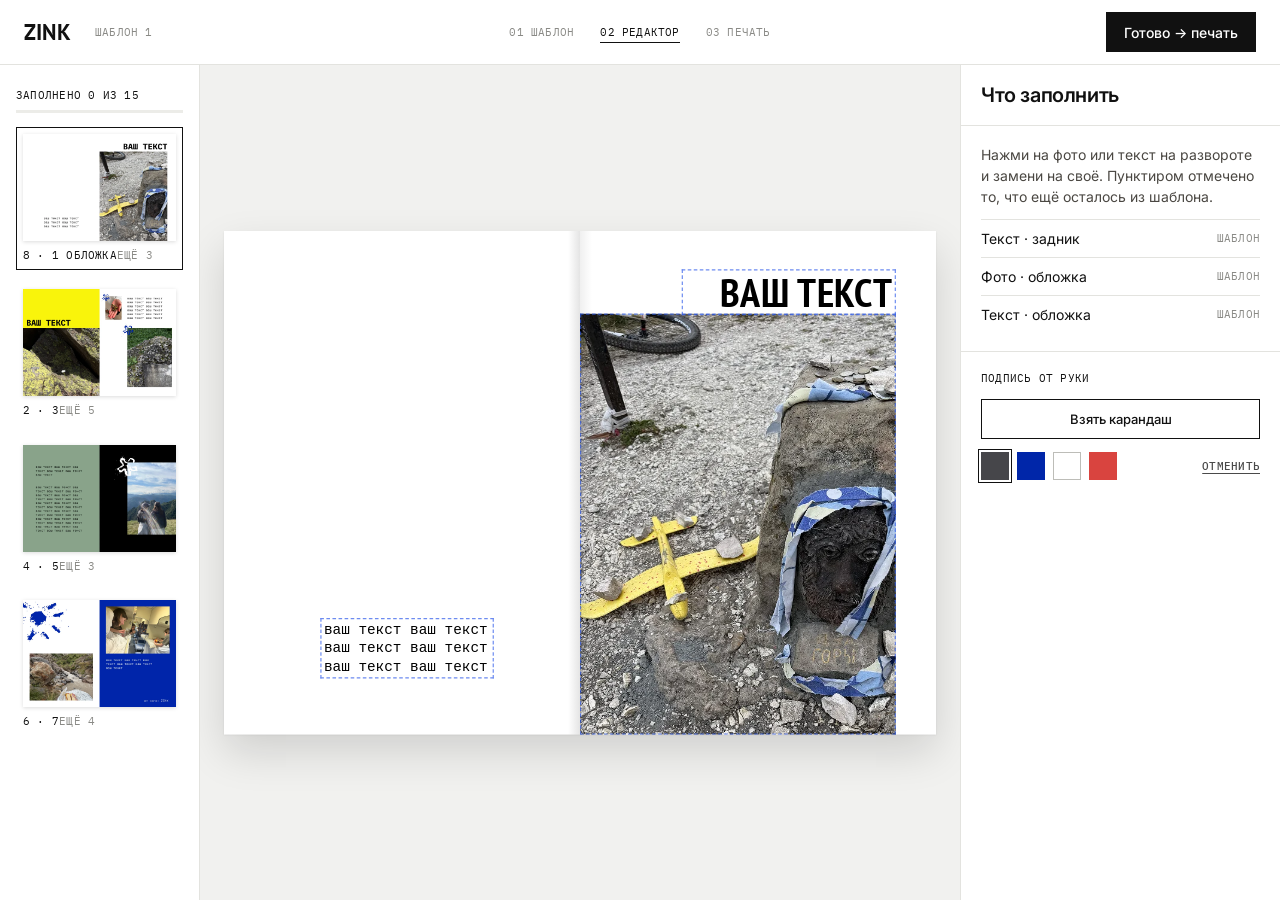
==== editor.html @ bfa3daca "1" ====
<!doctype html>
<html lang="ru">
<head>
<meta charset="utf-8">
<meta name="viewport" content="width=device-width, initial-scale=1">
<title>ZINK — редактор</title>
<link rel="preconnect" href="https://fonts.googleapis.com">
<link rel="preconnect" href="https://fonts.gstatic.com" crossorigin>
<link href="https://fonts.googleapis.com/css2?family=Inter:wght@400;500;600;700&family=PT+Sans:wght@400;700&family=PT+Sans+Narrow:wght@700&family=PT+Mono&family=IBM+Plex+Mono:wght@400;500&display=swap" rel="stylesheet">
<link rel="stylesheet" href="css/site.css">
<style>
.ed { flex: 1; min-height: 0; display: grid; grid-template-columns: 200px minmax(0, 1fr) 320px; }
.ed__pages { border-right: 1px solid #E3E3DF; padding: 18px 16px; display: flex; flex-direction: column; gap: 14px; overflow-y: auto; }
.ed__bar { height: 3px; background: #ECECE8; margin-top: 6px; }
.ed__bar > div { height: 100%; background: #111111; transition: width .3s; }
.thumbs { display: flex; flex-direction: column; gap: 12px; }
.thumb { display: flex; flex-direction: column; gap: 6px; width: 100%; padding: 6px; cursor: pointer; background: transparent; border: 1px solid transparent; text-align: left; }
.thumb[aria-selected="true"] { border-color: #111111; }
.thumb img { width: 100%; aspect-ratio: 10 / 7; object-fit: cover; box-shadow: 0 1px 4px rgba(0,0,0,.14); }
.thumb__meta { display: flex; justify-content: space-between; }

.ed__stage { background: #F1F1EF; display: flex; align-items: center; justify-content: center; padding: 24px; overflow: hidden; min-width: 0; }
.fit { position: relative; flex: none; box-shadow: 0 1px 2px rgba(0,0,0,.08), 0 18px 40px rgba(0,0,0,.14); }
.spread { position: absolute; left: 0; top: 0; width: 1190px; height: 842px; overflow: hidden; transform-origin: 0 0; user-select: none; -webkit-user-select: none; }
.lay { position: absolute; }
.hit { cursor: pointer; }
.hit:hover { outline: 2px solid rgba(47,91,234,.55); outline-offset: -2px; }
.todo { outline: 2px dashed rgba(47,91,234,.7); outline-offset: -2px; }
.on, .on:hover { outline: 3px solid #2F5BEA; outline-offset: -3px; }
.spine { position: absolute; left: 575px; top: 0; width: 40px; height: 842px; z-index: 55; pointer-events: none; background: linear-gradient(90deg, rgba(0,0,0,0), rgba(0,0,0,.10) 48%, rgba(0,0,0,.14) 50%, rgba(0,0,0,.06) 52%, rgba(0,0,0,0)); }
.strokes { position: absolute; inset: 0; width: 100%; height: 100%; z-index: 60; pointer-events: none; }
.pen { position: absolute; inset: 0; z-index: 70; cursor: crosshair; touch-action: none; display: none; }
.pen.is-on { display: block; }

.ed__panel { border-left: 1px solid #E3E3DF; display: flex; flex-direction: column; overflow-y: auto; }
.sec { display: flex; flex-direction: column; gap: 12px; padding: 18px 20px; border-bottom: 1px solid #E3E3DF; }
.sec:last-child { border-bottom: 0; }
.sec__title { font-weight: 600; font-size: 20px; letter-spacing: -0.02em; }
.sec p { margin: 0; font-size: 14px; line-height: 1.5; color: #4A4742; }
.sec .hint { font-size: 13px; color: #6B6B67; }
.todo-list { list-style: none; margin: 0; padding: 0; }
.todo-list button { display: flex; justify-content: space-between; width: 100%; padding: 10px 0; border: 0; border-top: 1px solid #E3E3DF; background: transparent; cursor: pointer; font-size: 14px; text-align: left; }
.ghost { background: transparent; border: 0; padding: 0; min-height: 30px; cursor: pointer; color: #4A4A4A; font: 500 11px 'IBM Plex Mono', monospace; text-transform: uppercase; letter-spacing: .02em; text-decoration: underline; text-underline-offset: 3px; align-self: flex-start; }
.ghost:hover { color: #111111; }
.swatches { display: flex; gap: 8px; flex-wrap: wrap; }
.sw { width: 28px; height: 28px; cursor: pointer; padding: 0; }
.sw[aria-checked="true"] { box-shadow: 0 0 0 2px #FFFFFF, 0 0 0 3px #111111; }
.file { position: absolute; width: 1px; height: 1px; opacity: 0; overflow: hidden; }
.file:focus-visible + span { outline: 2px solid #2F5BEA; outline-offset: 2px; }
.range { width: 100%; accent-color: #111111; }
textarea { font: 400 14px 'PT Mono', monospace; color: #111111; border: 1px solid #D6D6D2; border-radius: 0; padding: 10px; resize: vertical; }
.toast { font-size: 12px; color: #8A4A12; }
[hidden] { display: none !important; }

/* Планшет: панель уже */
@media (max-width: 1100px) { .ed { grid-template-columns: 170px minmax(0, 1fr) 280px; } }
/* Телефон: разворот сверху, развороты лентой, панель снизу */
@media (max-width: 760px) {
  .ed { display: flex; flex-direction: column; }
  .ed__stage { order: 1; padding: 16px 12px; }
  .ed__pages { order: 2; border-right: 0; border-bottom: 1px solid #E3E3DF; padding: 12px 16px; overflow: visible; }
  .thumbs { flex-direction: row; overflow-x: auto; gap: 8px; scroll-snap-type: x mandatory; }
  .thumb { flex: 0 0 150px; scroll-snap-align: start; }
  .ed__panel { order: 3; border-left: 0; overflow: visible; }
}
</style>
</head>
<body>
<div class="app">
  <header class="topbar">
    <div style="display:flex;align-items:center;gap:24px">
      <a class="logo" href="index.html">ZINK</a>
      <span class="mono muted" id="tplName">шаблон 1</span>
    </div>
    <nav aria-label="Шаги">
      <ol class="steps mono">
        <li><a href="templates.html">01 шаблон</a></li>
        <li><a href="editor.html" aria-current="step">02 редактор</a></li>
        <li><a href="print.html">03 печать</a></li>
      </ol>
    </nav>
    <div class="topbar__right"><a class="btn" href="print.html" style="min-height:40px;padding:0 18px;font-size:14px">Готово → печать</a></div>
  </header>

  <div class="ed">
    <aside class="ed__pages" aria-label="Развороты">
      <div>
        <span class="mono" id="progressText">Заполнено 0 из 15</span>
        <div class="ed__bar" aria-hidden="true"><div id="progressBar" style="width:0"></div></div>
      </div>
      <div class="thumbs" role="tablist" id="thumbs"></div>
    </aside>

    <main class="ed__stage" id="stage" aria-label="Разворот">
      <div class="fit" id="fit">
        <div class="spread" id="spread">
          <div id="layers"></div>
          <div class="spine" aria-hidden="true"></div>
          <svg class="strokes" id="strokes" viewBox="0 0 1190 842" aria-hidden="true"></svg>
          <div class="pen" id="pen" role="img" aria-label="Холст для подписи от руки"></div>
        </div>
      </div>
    </main>

    <aside class="ed__panel" aria-label="Настройки">
      <div class="sec">
        <span class="mono muted" id="kicker" hidden></span>
        <span class="sec__title" id="panelTitle">Что заполнить</span>
      </div>

      <div class="sec" id="pNone">
        <p>Нажми на фото или текст на развороте и замени на своё. Пунктиром отмечено то, что ещё осталось из шаблона.</p>
        <ul class="todo-list" id="todo"></ul>
      </div>

      <div class="sec" id="pPhoto" hidden>
        <label style="position:relative;display:block">
          <input type="file" accept="image/*" class="file" id="upload">
          <span class="btn btn--outline btn--block" style="min-height:40px;font-size:13px">Заменить фото</span>
        </label>
        <label for="zoom" class="mono" style="display:flex;justify-content:space-between;margin-top:4px"><span>Масштаб</span><span id="zoomVal">100%</span></label>
        <input id="zoom" type="range" min="100" max="300" step="5" value="100" class="range">
        <p class="hint">Перетащи фото внутри рамки, чтобы выбрать кадр. Рамка остаётся на месте — вёрстка не сломается.</p>
        <button type="button" class="ghost" data-reset>вернуть как было</button>
        <span class="toast" id="saveWarn" hidden>Фото слишком тяжёлые для сохранения в браузере — правки пропадут после перезагрузки.</span>
      </div>

      <div class="sec" id="pText" hidden>
        <label for="txt" class="mono">Текст</label>
        <textarea id="txt" rows="6"></textarea>
        <p class="hint">Шрифт и размер задаёт шаблон — текст встанет ровно на своё место.</p>
        <button type="button" class="ghost" data-reset>вернуть как было</button>
      </div>

      <div class="sec" id="pDecor" hidden>
        <span class="mono">Цвет</span>
        <div class="swatches" role="radiogroup" aria-label="Цвет детали" id="decorSw"></div>
        <button type="button" class="btn btn--outline btn--block" id="hideDecor" style="min-height:40px;font-size:13px">Скрыть деталь</button>
      </div>

      <div class="sec" id="pPage" hidden>
        <span class="mono">Фон страницы</span>
        <div class="swatches" role="radiogroup" aria-label="Фон страницы" id="bgSw"></div>
      </div>

      <div class="sec">
        <span class="mono">Подпись от руки</span>
        <button type="button" class="btn btn--outline btn--block" id="penBtn" aria-pressed="false" style="min-height:40px;font-size:13px">Взять карандаш</button>
        <div style="display:flex;justify-content:space-between;align-items:center">
          <div class="swatches" role="radiogroup" aria-label="Цвет карандаша" id="inkSw"></div>
          <button type="button" class="ghost" id="undo" style="align-self:center">отменить</button>
        </div>
      </div>
    </aside>
  </div>
</div>
<script src="js/tpl1-data.js"></script>
<script src="js/zine.js"></script>
<script src="js/editor.js"></script>
</body>
</html>
---- css/site.css ----
/* ZINK — общие стили */
*, *::before, *::after { box-sizing: border-box; }
html, body { margin: 0; height: 100%; }
body { font-family: Inter, system-ui, sans-serif; color: #111111; background: #FFFFFF; -webkit-font-smoothing: antialiased; }
a { color: inherit; }
img { display: block; max-width: 100%; }
button { font: inherit; color: inherit; }
:focus-visible { outline: 2px solid #2F5BEA; outline-offset: 2px; }

.logo { font: 700 22px 'PT Sans', sans-serif; letter-spacing: .01em; line-height: 1; text-decoration: none; }
.mono { font-family: 'IBM Plex Mono', monospace; font-size: 11px; line-height: 1.5; text-transform: uppercase; letter-spacing: .02em; }
.muted { color: #8A8A86; }

.btn { display: inline-flex; align-items: center; justify-content: center; gap: 10px; min-height: 48px; padding: 0 22px; border: 0; cursor: pointer; background: #111111; color: #FFFFFF; font: 500 15px Inter, sans-serif; text-decoration: none; transition: background .2s; }
.btn:hover { background: #3A3A38; }
.btn--outline { background: #FFFFFF; color: #111111; box-shadow: inset 0 0 0 1px #111111; }
.btn--outline:hover { background: #111111; color: #FFFFFF; }
.btn--block { width: 100%; }

/* Шапка сервиса с шагами */
.app { height: 100vh; height: 100dvh; display: flex; flex-direction: column; overflow: hidden; }
.topbar { display: grid; grid-template-columns: minmax(0, 1fr) auto minmax(0, 1fr); align-items: center; gap: 16px; padding: 12px 24px; border-bottom: 1px solid #E3E3DF; flex: none; }
.topbar__right { display: flex; justify-content: flex-end; }
.steps { list-style: none; margin: 0; padding: 0; display: flex; gap: 26px; }
.steps a { text-decoration: none; color: #8A8A86; }
.steps a[aria-current="step"] { color: #111111; border-bottom: 1.5px solid #111111; padding-bottom: 3px; }

@media (max-width: 760px) {
  .app { height: auto; min-height: 100dvh; overflow: visible; }
  .topbar { grid-template-columns: 1fr auto; padding: 12px 16px; }
  .topbar nav { grid-column: 1 / -1; grid-row: 2; }
  .steps { gap: 16px; justify-content: space-between; }
  .topbar__right .btn { min-height: 38px; padding: 0 14px; font-size: 13px; }
}
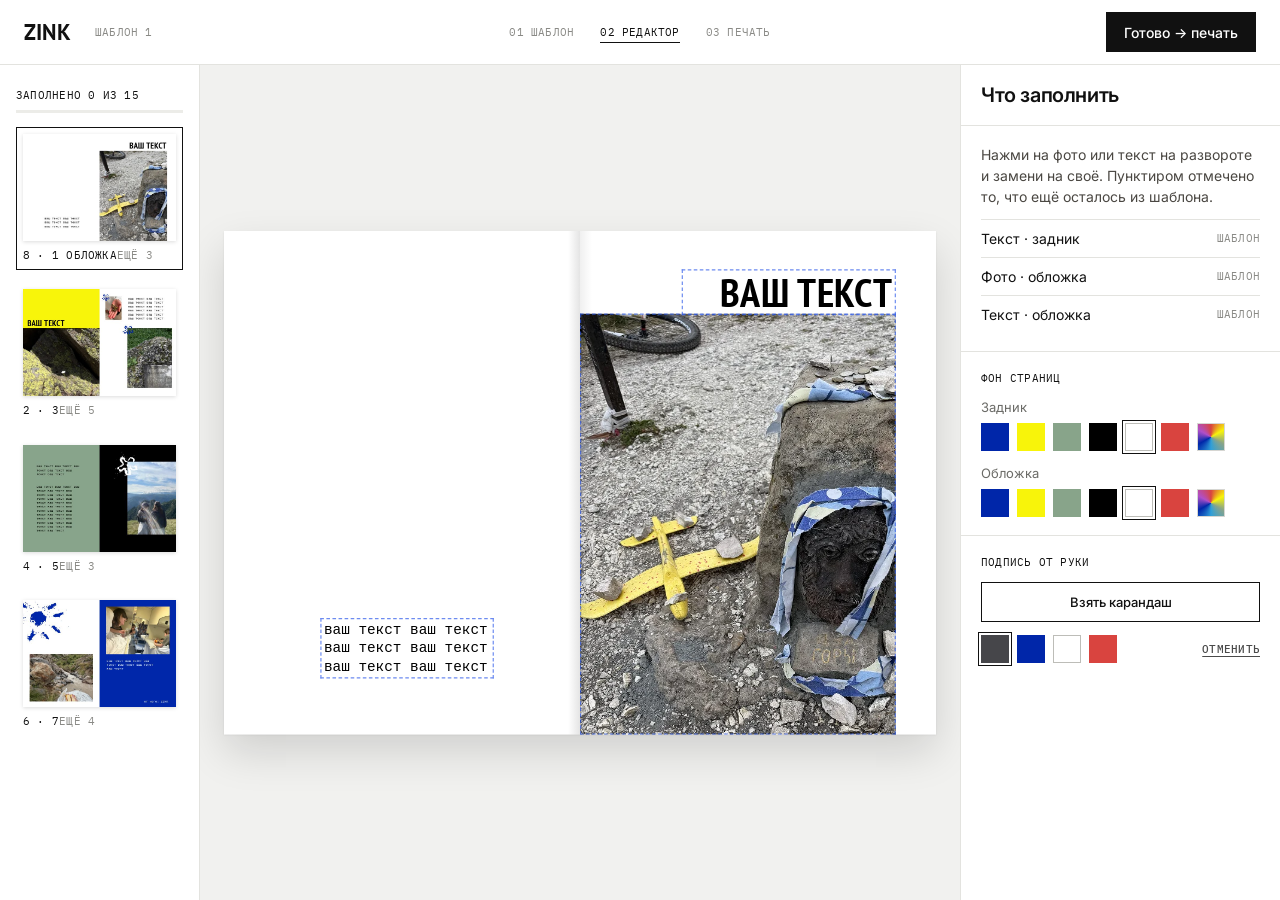
==== commit 79dcf8e6: "Add files via upload" ====
--- a/editor.html
+++ b/editor.html
@@ -4,6 +4,15 @@
 <meta charset="utf-8">
 <meta name="viewport" content="width=device-width, initial-scale=1">
 <title>ZINK — редактор</title>
+<meta name="description" content="Кривенько — значит искренне">
+<meta property="og:title" content="ZINK">
+<meta property="og:description" content="Кривенько — значит искренне">
+<meta property="og:type" content="website">
+<meta property="og:site_name" content="ZINK">
+<link rel="icon" href="favicon.ico" sizes="any">
+<link rel="icon" type="image/png" sizes="32x32" href="assets/favicon-32.png">
+<link rel="icon" type="image/png" sizes="192x192" href="assets/favicon-192.png">
+<link rel="apple-touch-icon" href="assets/apple-touch-icon.png">
 <link rel="preconnect" href="https://fonts.googleapis.com">
 <link rel="preconnect" href="https://fonts.gstatic.com" crossorigin>
 <link href="https://fonts.googleapis.com/css2?family=Inter:wght@400;500;600;700&family=PT+Sans:wght@400;700&family=PT+Sans+Narrow:wght@700&family=PT+Mono&family=IBM+Plex+Mono:wght@400;500&display=swap" rel="stylesheet">
@@ -44,6 +53,9 @@
 .ghost:hover { color: #111111; }
 .swatches { display: flex; gap: 8px; flex-wrap: wrap; }
 .sw { width: 28px; height: 28px; cursor: pointer; padding: 0; }
+.sw--any { position: relative; display: inline-block; background: conic-gradient(#D9443F, #F8F40A, #88A48A, #2F9FD9, #0026A9, #B04FC9, #D9443F); border: 1px solid #D6D6D2; }
+.sw--any input { position: absolute; inset: 0; width: 100%; height: 100%; opacity: 0; cursor: pointer; border: 0; padding: 0; }
+.bgrow { display: flex; flex-direction: column; gap: 8px; }
 .sw[aria-checked="true"] { box-shadow: 0 0 0 2px #FFFFFF, 0 0 0 3px #111111; }
 .file { position: absolute; width: 1px; height: 1px; opacity: 0; overflow: hidden; }
 .file:focus-visible + span { outline: 2px solid #2F5BEA; outline-offset: 2px; }
@@ -111,6 +123,7 @@
       <div class="sec" id="pNone">
         <p>Нажми на фото или текст на развороте и замени на своё. Пунктиром отмечено то, что ещё осталось из шаблона.</p>
         <ul class="todo-list" id="todo"></ul>
+        <button type="button" class="ghost" id="showDecor" hidden></button>
       </div>
 
       <div class="sec" id="pPhoto" hidden>
@@ -128,6 +141,8 @@
       <div class="sec" id="pText" hidden>
         <label for="txt" class="mono">Текст</label>
         <textarea id="txt" rows="6"></textarea>
+        <span class="mono">Цвет текста</span>
+        <div class="swatches" role="radiogroup" aria-label="Цвет текста" id="txtSw"></div>
         <p class="hint">Шрифт и размер задаёт шаблон — текст встанет ровно на своё место.</p>
         <button type="button" class="ghost" data-reset>вернуть как было</button>
       </div>
@@ -141,6 +156,11 @@
       <div class="sec" id="pPage" hidden>
         <span class="mono">Фон страницы</span>
         <div class="swatches" role="radiogroup" aria-label="Фон страницы" id="bgSw"></div>
+      </div>
+
+      <div class="sec" id="bgSec">
+        <span class="mono">Фон страниц</span>
+        <div id="bgRows" style="display:flex;flex-direction:column;gap:14px"></div>
       </div>
 
       <div class="sec">
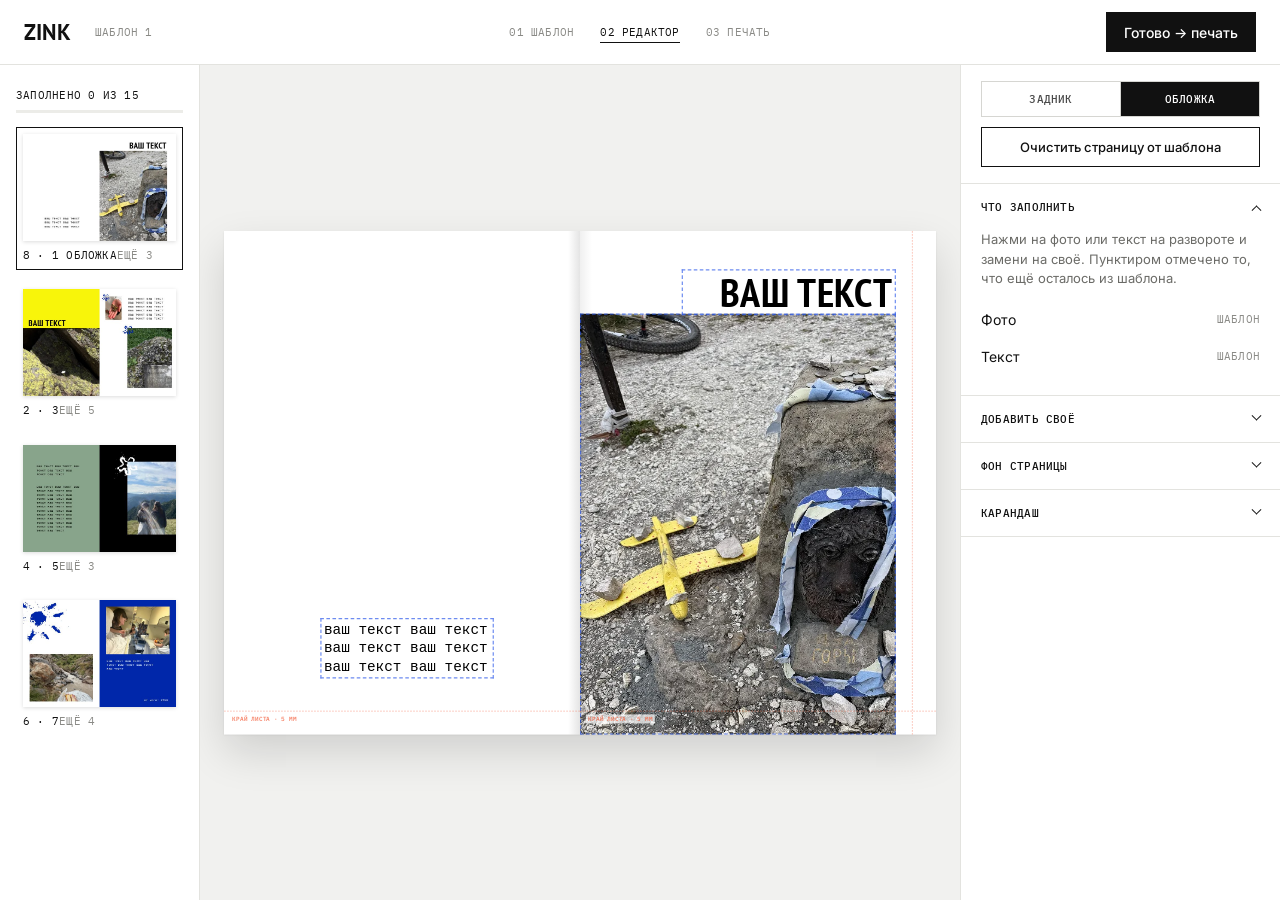
==== commit ec65887a: "шабоон ноовый и правки" ====
--- a/editor.html
+++ b/editor.html
@@ -3,10 +3,10 @@
 <head>
 <meta charset="utf-8">
 <meta name="viewport" content="width=device-width, initial-scale=1">
-<title>ZINK — редактор</title>
-<meta name="description" content="Кривенько — значит искренне">
+<title>ZINK · редактор</title>
+<meta name="description" content="Кривенько, значит искренне">
 <meta property="og:title" content="ZINK">
-<meta property="og:description" content="Кривенько — значит искренне">
+<meta property="og:description" content="Кривенько, значит искренне">
 <meta property="og:type" content="website">
 <meta property="og:site_name" content="ZINK">
 <link rel="icon" href="favicon.ico" sizes="any">
@@ -40,8 +40,12 @@
 .strokes { position: absolute; inset: 0; width: 100%; height: 100%; z-index: 60; pointer-events: none; }
 .pen { position: absolute; inset: 0; z-index: 70; cursor: crosshair; touch-action: none; display: none; }
 .pen.is-on { display: block; }
+.pen.is-erase { cursor: none; }
+.eraser-dot { position: absolute; transform: translate(-50%, -50%); border: 1.5px solid #111111; border-radius: 50%; background: rgba(255,255,255,.55); pointer-events: none; }
+#penBtn[aria-pressed="true"], #eraseBtn[aria-pressed="true"] { background: #111111; color: #FFFFFF; }
 
 .ed__panel { border-left: 1px solid #E3E3DF; display: flex; flex-direction: column; overflow-y: auto; }
+.ed__panel > * { flex: none; }
 .sec { display: flex; flex-direction: column; gap: 12px; padding: 18px 20px; border-bottom: 1px solid #E3E3DF; }
 .sec:last-child { border-bottom: 0; }
 .sec__title { font-weight: 600; font-size: 20px; letter-spacing: -0.02em; }
@@ -63,6 +67,58 @@
 textarea { font: 400 14px 'PT Mono', monospace; color: #111111; border: 1px solid #D6D6D2; border-radius: 0; padding: 10px; resize: vertical; }
 .toast { font-size: 12px; color: #8A4A12; }
 [hidden] { display: none !important; }
+.pbar { position: sticky; top: 0; z-index: 3; display: flex; flex-direction: column; gap: 10px; padding: 16px 20px; background: #FFFFFF; border-bottom: 1px solid #E3E3DF; }
+.tabs { display: flex; border: 1px solid #D6D6D2; }
+.tabs button { flex: 1; min-height: 34px; border: 0; border-right: 1px solid #D6D6D2; background: #FFFFFF; cursor: pointer; font: 500 11px 'IBM Plex Mono', monospace; text-transform: uppercase; letter-spacing: .02em; color: #4A4A4A; }
+.tabs button:last-child { border-right: 0; }
+.tabs button[aria-selected="true"] { background: #111111; color: #FFFFFF; }
+.pbar .ghost { align-self: flex-start; min-height: 20px; }
+.selc { display: flex; flex-direction: column; gap: 14px; padding: 18px 20px 20px; border-bottom: 1px solid #E3E3DF; background: #FAFAF8; }
+.selc__head { display: flex; justify-content: space-between; align-items: flex-start; gap: 12px; }
+.selc__head > div { display: flex; flex-direction: column; gap: 2px; }
+.selc__x { width: 30px; height: 30px; margin: -4px -6px 0 0; border: 0; background: transparent; cursor: pointer; font: 300 22px/30px Inter, sans-serif; color: #6B6B67; }
+.selc__x:hover { color: #111111; }
+.grp { display: flex; flex-direction: column; gap: 12px; }
+.acc { border-bottom: 1px solid #E3E3DF; }
+.acc > summary { list-style: none; display: flex; justify-content: space-between; align-items: center; padding: 16px 20px; cursor: pointer; font: 500 11px 'IBM Plex Mono', monospace; text-transform: uppercase; letter-spacing: .02em; user-select: none; }
+.acc > summary::-webkit-details-marker { display: none; }
+.acc > summary::after { content: ""; width: 7px; height: 7px; border-right: 1.5px solid #111111; border-bottom: 1.5px solid #111111; transform: rotate(45deg) translate(-2px, -2px); transition: transform .2s; }
+.acc[open] > summary::after { transform: rotate(-135deg) translate(-2px, -2px); }
+.acc > summary:hover { background: #FAFAF8; }
+.acc__body { display: flex; flex-direction: column; gap: 12px; padding: 0 20px 20px; }
+.acc .todo-list button:first-child { border-top: 0; }
+.ed__panel p { margin: 0; }
+.ed__panel .hint { font-size: 13px; line-height: 1.5; color: #6B6B67; }
+.ed__panel .toast { font-size: 12px; line-height: 1.45; color: #8A4A12; }
+.modal { position: fixed; inset: 0; z-index: 100; display: flex; align-items: center; justify-content: center; padding: 20px; background: rgba(20,20,19,.38); }
+.modal__box { position: relative; width: 100%; max-width: 420px; display: flex; flex-direction: column; gap: 12px; padding: 28px 28px 24px; background: #FFFFFF; box-shadow: 0 24px 60px rgba(0,0,0,.22); }
+.modal__title { margin: 0 0 6px; font-weight: 600; font-size: 22px; letter-spacing: -0.03em; }
+.modal__x { position: absolute; top: 10px; right: 12px; width: 32px; height: 32px; border: 0; background: transparent; cursor: pointer; font: 300 24px/32px Inter, sans-serif; color: #6B6B67; }
+.modal__x:hover { color: #111111; }
+.modal input { height: 44px; padding: 0 12px; border: 1px solid #D6D6D2; border-radius: 0; font: 400 15px Inter, sans-serif; color: #111111; }
+.modal input:focus { outline: none; border-color: #111111; }
+.modal__note { margin: 0; font-size: 12px; line-height: 1.45; color: #8A8A86; }
+.modal__acts { display: flex; align-items: center; justify-content: space-between; gap: 16px; margin-top: 8px; }
+.modal__acts .btn { min-height: 44px; }
+.modal__acts .btn:disabled { background: #BDBDB8; cursor: default; }
+.modal__acts .ghost { align-self: center; }
+.acts { display: flex; gap: 16px; flex-wrap: wrap; }
+.seg { display: flex; border: 1px solid #D6D6D2; }
+.seg__b { flex: 1; min-height: 34px; border: 0; border-right: 1px solid #D6D6D2; background: #FFFFFF; cursor: pointer; font-size: 13px; }
+.seg__b:last-child { border-right: 0; }
+.seg__b[aria-pressed="true"] { background: #111111; color: #FFFFFF; }
+.free { box-sizing: border-box; }
+.frame { box-sizing: border-box; border: 1.5px solid #FF2D8A; cursor: move; touch-action: none; }
+.frame.is-edit { cursor: text; }
+.hdl { position: absolute; width: 11px; height: 11px; background: #FFFFFF; border: 1.5px solid #FF2D8A; box-sizing: border-box; touch-action: none; }
+.hdl--nw { left: -6px; top: -6px; cursor: nwse-resize; } .hdl--se { right: -6px; bottom: -6px; cursor: nwse-resize; }
+.hdl--ne { right: -6px; top: -6px; cursor: nesw-resize; } .hdl--sw { left: -6px; bottom: -6px; cursor: nesw-resize; }
+.hdl--w { left: -6px; top: 50%; margin-top: -6px; cursor: ew-resize; } .hdl--e { right: -6px; top: 50%; margin-top: -6px; cursor: ew-resize; }
+.badge { position: absolute; left: 50%; top: 100%; transform: translate(-50%, 8px); background: #FF2D8A; color: #FFFFFF; font: 500 13px Inter, sans-serif; padding: 2px 6px; border-radius: 3px; white-space: nowrap; pointer-events: none; }
+.edit { outline: none; white-space: pre-wrap; overflow-wrap: break-word; min-height: 1em; cursor: text; user-select: text; -webkit-user-select: text; }
+.guide { background: #F24822; z-index: 59; pointer-events: none; }
+.safe { border: 0 dashed rgba(242,72,34,.5); z-index: 57; pointer-events: none; }
+.safe__label { z-index: 57; pointer-events: none; font: 500 10px 'IBM Plex Mono', monospace; text-transform: uppercase; letter-spacing: .03em; color: rgba(242,72,34,.75); background: rgba(255,255,255,.7); padding: 1px 4px; }
 
 /* Планшет: панель уже */
 @media (max-width: 1100px) { .ed { grid-template-columns: 170px minmax(0, 1fr) 280px; } }
@@ -91,7 +147,7 @@
         <li><a href="print.html">03 печать</a></li>
       </ol>
     </nav>
-    <div class="topbar__right"><a class="btn" href="print.html" style="min-height:40px;padding:0 18px;font-size:14px">Готово → печать</a></div>
+    <div class="topbar__right"><a class="btn" href="print.html" id="toPrint" style="min-height:40px;padding:0 18px;font-size:14px">Готово → печать</a></div>
   </header>
 
   <div class="ed">
@@ -109,72 +165,135 @@
           <div id="layers"></div>
           <div class="spine" aria-hidden="true"></div>
           <svg class="strokes" id="strokes" viewBox="0 0 1190 842" aria-hidden="true"></svg>
-          <div class="pen" id="pen" role="img" aria-label="Холст для подписи от руки"></div>
+          <div class="pen" id="pen" role="img" aria-label="Холст для подписи от руки"><i class="eraser-dot" id="eraserDot" hidden></i></div>
         </div>
       </div>
     </main>
 
     <aside class="ed__panel" aria-label="Настройки">
-      <div class="sec">
-        <span class="mono muted" id="kicker" hidden></span>
-        <span class="sec__title" id="panelTitle">Что заполнить</span>
-      </div>
-
-      <div class="sec" id="pNone">
-        <p>Нажми на фото или текст на развороте и замени на своё. Пунктиром отмечено то, что ещё осталось из шаблона.</p>
-        <ul class="todo-list" id="todo"></ul>
-        <button type="button" class="ghost" id="showDecor" hidden></button>
-      </div>
-
-      <div class="sec" id="pPhoto" hidden>
+      <!-- страница: какую правим и очистка от шаблона -->
+      <div class="pbar">
+        <div class="tabs" id="pageTabs" role="tablist" aria-label="Страница разворота"></div>
+        <button type="button" class="btn btn--outline btn--block" id="clearBtn" style="min-height:40px;font-size:13px">Очистить страницу от шаблона</button>
+        <a class="ghost" id="swapPage" hidden>заменить страницу</a>
+      </div>
+
+      <!-- выбранный элемент -->
+      <div class="selc" id="selCard" hidden>
+        <div class="selc__head">
+          <div><span class="mono muted" id="kicker"></span><span class="sec__title" id="panelTitle"></span></div>
+          <button type="button" class="selc__x" id="selClose" aria-label="Снять выделение">×</button>
+        </div>
+      <div class="grp" id="pPhoto" hidden>
         <label style="position:relative;display:block">
           <input type="file" accept="image/*" class="file" id="upload">
           <span class="btn btn--outline btn--block" style="min-height:40px;font-size:13px">Заменить фото</span>
         </label>
         <label for="zoom" class="mono" style="display:flex;justify-content:space-between;margin-top:4px"><span>Масштаб</span><span id="zoomVal">100%</span></label>
         <input id="zoom" type="range" min="100" max="300" step="5" value="100" class="range">
-        <p class="hint">Перетащи фото внутри рамки, чтобы выбрать кадр. Рамка остаётся на месте — вёрстка не сломается.</p>
+        <p class="hint">Перетащи фото внутри рамки, чтобы выбрать кадр. Рамка остаётся на месте, вёрстка не сломается.</p>
         <button type="button" class="ghost" data-reset>вернуть как было</button>
-        <span class="toast" id="saveWarn" hidden>Фото слишком тяжёлые для сохранения в браузере — правки пропадут после перезагрузки.</span>
-      </div>
-
-      <div class="sec" id="pText" hidden>
+        <span class="toast" id="saveWarn" hidden>Фото слишком тяжёлые для сохранения в браузере, правки пропадут после перезагрузки.</span>
+      </div>
+      <div class="grp" id="pText" hidden>
         <label for="txt" class="mono">Текст</label>
         <textarea id="txt" rows="6"></textarea>
         <span class="mono">Цвет текста</span>
         <div class="swatches" role="radiogroup" aria-label="Цвет текста" id="txtSw"></div>
-        <p class="hint">Шрифт и размер задаёт шаблон — текст встанет ровно на своё место.</p>
+        <p class="hint">Шрифт и размер задаёт шаблон, текст встанет ровно на своё место.</p>
+        <p class="toast" id="txtFit" hidden></p>
         <button type="button" class="ghost" data-reset>вернуть как было</button>
       </div>
-
-      <div class="sec" id="pDecor" hidden>
+      <div class="grp" id="pDecor" hidden>
         <span class="mono">Цвет</span>
         <div class="swatches" role="radiogroup" aria-label="Цвет детали" id="decorSw"></div>
         <button type="button" class="btn btn--outline btn--block" id="hideDecor" style="min-height:40px;font-size:13px">Скрыть деталь</button>
       </div>
-
-      <div class="sec" id="pPage" hidden>
-        <span class="mono">Фон страницы</span>
-        <div class="swatches" role="radiogroup" aria-label="Фон страницы" id="bgSw"></div>
-      </div>
-
-      <div class="sec" id="bgSec">
-        <span class="mono">Фон страниц</span>
-        <div id="bgRows" style="display:flex;flex-direction:column;gap:14px"></div>
-      </div>
-
-      <div class="sec">
-        <span class="mono">Подпись от руки</span>
-        <button type="button" class="btn btn--outline btn--block" id="penBtn" aria-pressed="false" style="min-height:40px;font-size:13px">Взять карандаш</button>
-        <div style="display:flex;justify-content:space-between;align-items:center">
+      <div class="grp" id="pFreeText" hidden>
+        <label for="ftxt" class="mono">Текст</label>
+        <textarea id="ftxt" rows="4"></textarea>
+        <span class="mono">Шрифт</span>
+        <div class="seg" id="fFont"></div>
+        <label for="fSize" class="mono" style="display:flex;justify-content:space-between"><span>Размер</span><span id="fSizeVal"></span></label>
+        <input id="fSize" type="range" min="12" max="140" step="1" value="40" class="range">
+        <span class="mono">Выравнивание</span>
+        <div class="seg" id="fAlign"></div>
+        <span class="mono">Цвет</span>
+        <div class="swatches" role="radiogroup" aria-label="Цвет текста" id="fColor"></div>
+        <p class="toast" id="fOut" hidden>Часть текста за краем страницы и не попадёт в печать.</p>
+        <p class="hint">Двойной клик: печатать прямо на странице. Тяни, чтобы двигать. Ручки по бокам меняют ширину, по углам меняют размер целиком. Стрелки сдвигают на 1 px, с Shift на 10. ⌘D делает копию.</p>
+        <div class="acts"><button type="button" class="ghost" data-up>выше</button><button type="button" class="ghost" data-down>ниже</button><button type="button" class="ghost" data-del>удалить</button></div>
+      </div>
+      <div class="grp" id="pFreeImg" hidden>
+        <label style="position:relative;display:block">
+          <input type="file" accept="image/*" class="file" id="fReplace">
+          <span class="btn btn--outline btn--block" style="min-height:40px;font-size:13px">Заменить фото</span>
+        </label>
+        <p class="toast" id="iOut" hidden>Часть фото за краем страницы и не попадёт в печать.</p>
+        <p class="hint">Тяни, чтобы двигать. Любой угол меняет размер. Стрелки сдвигают на 1 px, с Shift на 10. ⌘D делает копию.</p>
+        <div class="acts"><button type="button" class="ghost" data-up>выше</button><button type="button" class="ghost" data-down>ниже</button><button type="button" class="ghost" data-del>удалить</button></div>
+      </div>
+      </div>
+
+      <details class="acc" id="accTodo" open>
+        <summary>Что заполнить</summary>
+        <div class="acc__body">
+          <p class="hint" id="todoHint">Нажми на фото или текст на развороте и замени на своё. Пунктиром отмечено то, что ещё осталось из шаблона.</p>
+          <ul class="todo-list" id="todo"></ul>
+          <p class="hint" id="todoClear" hidden>Страница очищена от шаблона: добавь свой текст или фото.</p>
+          <button type="button" class="ghost" id="showDecor" hidden></button>
+        </div>
+      </details>
+
+      <details class="acc" id="accAdd">
+        <summary>Добавить своё</summary>
+        <div class="acc__body">
+          <div style="display:flex;gap:8px">
+            <button type="button" class="btn btn--outline" id="addTextBtn" style="flex:1;min-height:40px;font-size:13px">+ Текст</button>
+            <button type="button" class="btn btn--outline" id="addImgBtn" style="flex:1;min-height:40px;font-size:13px">+ Фото</button>
+          </div>
+          <input type="file" accept="image/*" class="file" id="addImg" tabindex="-1" aria-hidden="true">
+          <p class="hint">Появится на выбранной странице, его можно двигать и менять размер.</p>
+        </div>
+      </details>
+
+      <details class="acc" id="accBg">
+        <summary>Фон страницы</summary>
+        <div class="acc__body"><div class="swatches" role="radiogroup" aria-label="Фон страницы" id="bgSw"></div></div>
+      </details>
+
+      <details class="acc" id="accPen">
+        <summary>Карандаш</summary>
+        <div class="acc__body">
+          <div style="display:flex;gap:8px">
+            <button type="button" class="btn btn--outline" id="penBtn" aria-pressed="false" style="flex:1;min-height:40px;font-size:13px;padding:0 10px">Рисовать</button>
+            <button type="button" class="btn btn--outline" id="eraseBtn" aria-pressed="false" style="flex:1;min-height:40px;font-size:13px;padding:0 10px">Ластик</button>
+          </div>
           <div class="swatches" role="radiogroup" aria-label="Цвет карандаша" id="inkSw"></div>
-          <button type="button" class="ghost" id="undo" style="align-self:center">отменить</button>
-        </div>
-      </div>
+          <p class="hint" id="penHint">Выбери цвет и рисуй прямо на развороте. Нажми «Рисую» ещё раз, чтобы снова двигать элементы.</p>
+          <p class="hint" id="eraseHint" hidden>Проведи по линии, и она сотрётся целиком. «Отменить» вернёт стёртое.</p>
+          <button type="button" class="ghost" id="undo">отменить</button>
+        </div>
+      </details>
     </aside>
   </div>
 </div>
-<script src="js/tpl1-data.js"></script>
+<div class="modal" id="saveModal" hidden>
+  <form class="modal__box" id="saveForm" role="dialog" aria-modal="true" aria-labelledby="saveTitle">
+    <button type="button" class="modal__x" id="saveClose" aria-label="Закрыть">×</button>
+    <h2 class="modal__title" id="saveTitle">Сохранить зин в шаблоны</h2>
+    <label for="saveName" class="mono">Название</label>
+    <input id="saveName" type="text" maxlength="60" placeholder="Например, «Наше лето»" autocomplete="off">
+    <p class="modal__note">Шаблон сохранится на странице шаблонов, в разделе «Мои шаблоны».</p>
+    <p class="modal__note" id="saveNote" hidden style="color:#8A4A12">Не получилось сохранить: в браузере не хватило места. Можно перейти к печати без сохранения.</p>
+    <div class="modal__acts">
+      <button type="submit" class="btn" id="saveOk" disabled>Сохранить и к печати</button>
+      <button type="button" class="ghost" id="saveSkip">не сохранять</button>
+    </div>
+  </form>
+</div>
+<script src="js/my.js"></script>
+<script src="js/tpl-loader.js"></script>
 <script src="js/zine.js"></script>
 <script src="js/editor.js"></script>
 </body>
--- a/css/site.css
+++ b/css/site.css
@@ -1,4 +1,4 @@
-/* ZINK — общие стили */
+/* ZINK · общие стили */
 *, *::before, *::after { box-sizing: border-box; }
 html, body { margin: 0; height: 100%; }
 body { font-family: Inter, system-ui, sans-serif; color: #111111; background: #FFFFFF; -webkit-font-smoothing: antialiased; }
